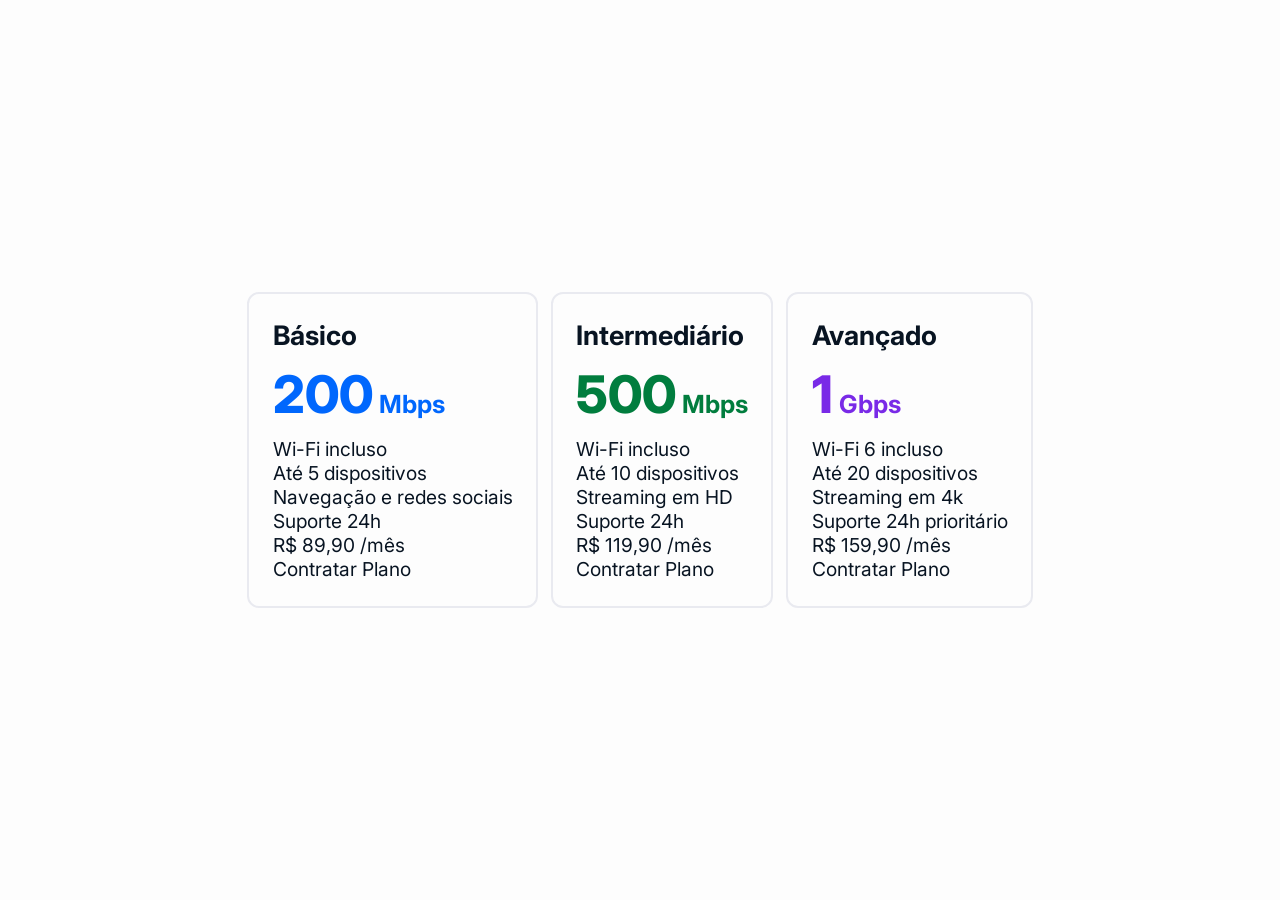
==== Atividades/ATV - Cards/index.html @ 4216935c "Atv Cards" ====
<!DOCTYPE html>
<html lang="en">
<head>
    <meta charset="UTF-8">
    <meta name="viewport" content="width=device-width, initial-scale=1.0">
    <title>Cards</title>
    <link rel="preconnect" href="https://fonts.googleapis.com">
    <link rel="preconnect" href="https://fonts.gstatic.com" crossorigin>
    <link href="https://fonts.googleapis.com/css2?family=Inter:ital,opsz,wght@0,14..32,100..900;1,14..32,100..900&display=swap" rel="stylesheet">
    <link rel="stylesheet" href="css/reset.css">
    <link rel="stylesheet" href="css/style.css">
</head>
<body>
    <main>
        <div class="container">
            <ul class="cards">
                <li class="card">
                    <h2>Básico</h2>
                    <p class="velocidade basico">
                        <span>200</span> Mbps
                    </p>
                    <div>
                        <ul>
                            <li>
                                <p>Wi-Fi incluso</p>
                            </li>
                            <li>
                                <p>Até 5 dispositivos</p>
                            </li>
                            <li>
                                <p>Navegação e redes sociais</p>
                            </li>
                            <li>
                                <p>Suporte 24h</p>
                            </li>
                        </ul>
                        <p>
                            <span>R$</span> <span>89,90</span> <span>/mês</span>
                        </p>
                        <button>Contratar Plano</button>
                    </div>
                </li>
                <li class="card">
                    <h2>Intermediário</h2>
                    <p class="velocidade intermediario">
                        <span>500</span> Mbps
                    </p>
                    <div>
                        <ul>
                            <li>
                                <p>Wi-Fi incluso</p>
                            </li>
                            <li>
                                <p>Até 10 dispositivos</p>
                            </li>
                            <li>
                                <p>Streaming em HD</p>
                            </li>
                            <li>
                                <p>Suporte 24h</p>
                            </li>
                        </ul>
                        <p>
                            <span>R$</span> <span>119,90</span> <span>/mês</span>
                        </p>
                        <button>Contratar Plano</button>
                    </div>
                </li>
                <li class="card">
                    <h2>Avançado</h2>
                    <p class="velocidade avancado">
                        <span>1</span> Gbps
                    </p>
                    <div>
                        <ul>
                            <li>
                                <p>Wi-Fi 6 incluso</p>
                            </li>
                            <li>
                                <p>Até 20 dispositivos</p>
                            </li>
                            <li>
                                <p>Streaming em 4k</p>
                            </li>
                            <li>
                                <p>Suporte 24h prioritário</p>
                            </li>
                        </ul>
                        <p>
                            <span>R$</span> <span>159,90</span> <span>/mês</span>
                        </p>
                        <button>Contratar Plano</button>
                    </div>
                </li>
            </ul>
        </div>
    </main>
</body>
<script src="js/script.js"></script>
</html>
---- Atividades/ATV - Cards/css/style.css ----
/* ==== FORMATAÇÃO GERAL === */
html{
    font-size: clamp(1rem, 2vw + 0.8rem, 3rem);
    font-family: "Inter", sans-serif;
}
body {
    color: #081422;
    background-color: #fdfdfd;
    height: 100vh;
}

/* === Main === */
main {
    width: 100%;
    height: 100%;
    display: flex;
    justify-content: center;
    align-items: center;
}
main div.container {
    padding: 0.8rem 0.5rem;
}
main div.container ul.cards {
    display: flex;
    align-items: center;
    gap: 0.35rem;
}
main div.container ul.cards li.card {
    font-size: 0.5rem;
    padding: 0.65rem 0.6rem;
    border: 2px #e9eaf0 solid;
    border-radius: 12px;
}
main div.container ul.cards li.card h2 {
    font-size: 0.7rem;
    font-weight: 700;
    margin-bottom: 0.3rem;
}
main div.container ul.cards li.card p.velocidade {
    font-size: 0.65rem;
    font-weight: 700;
    margin-bottom: 0.3rem;
}
main div.container ul.cards li.card p.basico {
    color: #0067fd;
}
main div.container ul.cards li.card p.intermediario {
    color: #017d3e;
}
main div.container ul.cards li.card p.avancado {
    color: #792ae7;
}
main div.container ul.cards li.card p.velocidade span {
    font-size: 1.35rem;
    font-weight: 800;
}
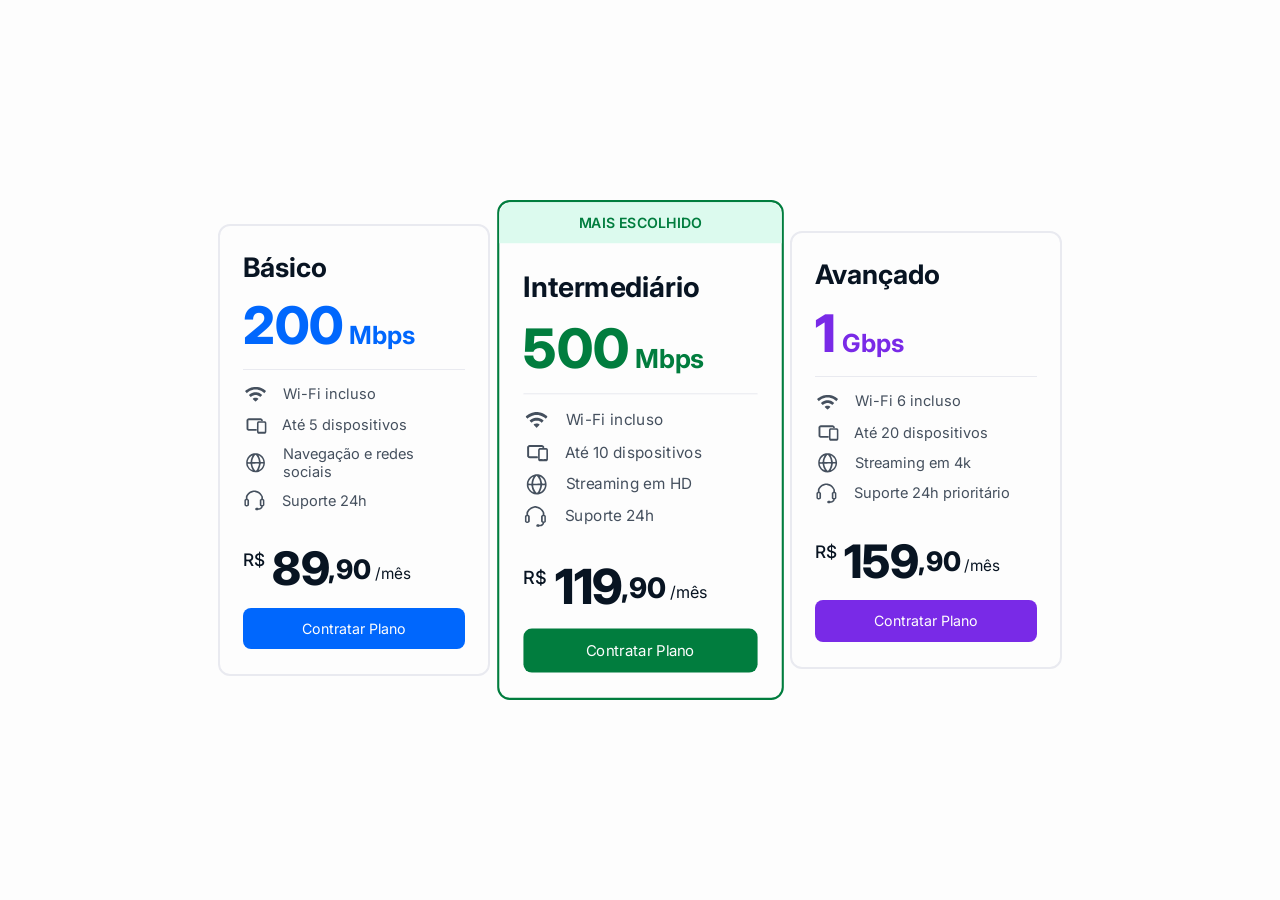
==== commit 524d2254: "Modal - Empréstimo - Combustível - Airbnb" ====
--- a/Atividades/ATV - Cards/index.html
+++ b/Atividades/ATV - Cards/index.html
@@ -1,5 +1,5 @@
 <!DOCTYPE html>
-<html lang="en">
+<html lang="pt-br">
 <head>
     <meta charset="UTF-8">
     <meta name="viewport" content="width=device-width, initial-scale=1.0">
@@ -14,82 +14,103 @@
     <main>
         <div class="container">
             <ul class="cards">
-                <li class="card">
-                    <h2>Básico</h2>
-                    <p class="velocidade basico">
-                        <span>200</span> Mbps
-                    </p>
-                    <div>
-                        <ul>
-                            <li>
-                                <p>Wi-Fi incluso</p>
-                            </li>
-                            <li>
-                                <p>Até 5 dispositivos</p>
-                            </li>
-                            <li>
-                                <p>Navegação e redes sociais</p>
-                            </li>
-                            <li>
-                                <p>Suporte 24h</p>
-                            </li>
-                        </ul>
-                        <p>
-                            <span>R$</span> <span>89,90</span> <span>/mês</span>
+                <li class="card basico">
+                    <div class="card-content">
+                        <h1>Básico</h1>
+                        <p class="velocidade basico">
+                            <span>200</span> Mbps
                         </p>
-                        <button>Contratar Plano</button>
+                        <div>
+                            <ul>
+                                <li>
+                                    <svg class="wifi" viewBox="0 0 508.000000 393.000000"><g transform="translate(0.000000,393.000000) scale(0.100000,-0.100000)"><path d="M2220 3559 c-489 -48 -974 -196 -1401 -428 -158 -86 -381 -233 -509 -336 -121 -97 -302 -265 -298 -276 2 -5 104 -110 227 -233 l224 -225 81 76 c392 365 893 620 1431 728 200 40 307 49 565 49 258 0 365 -9 565 -49 542 -109 1043 -364 1436 -733 l76 -71 224 225 c123 123 225 228 227 233 4 11 -178 180 -298 276 -52 42 -165 123 -250 179 -464 309 -955 490 -1540 572 -137 19 -618 27 -760 13z"/><path d="M2285 2249 c-383 -40 -814 -212 -1124 -449 -83 -63 -224 -187 -229 -201 -3 -7 397 -415 440 -448 15 -11 26 -6 85 49 92 83 268 200 383 253 137 64 225 94 368 124 114 24 148 27 332 27 184 0 218 -3 332 -27 69 -15 159 -39 200 -53 196 -71 408 -195 550 -324 36 -33 70 -60 75 -60 13 0 455 449 451 459 -6 15 -141 135 -223 197 -335 254 -737 413 -1144 454 -119 12 -379 11 -496 -1z"/><path d="M2422 949 c-76 -10 -193 -41 -272 -73 -65 -27 -202 -114 -265 -170 l-40 -35 335 -335 c262 -263 340 -336 360 -336 20 0 98 73 360 336 l335 335 -40 35 c-58 52 -195 141 -260 169 -104 46 -296 86 -405 83 -25 0 -73 -4 -108 -9z"/></g></svg>
+                                    <p>Wi-Fi incluso</p>
+                                </li>
+                                <li>
+                                    <svg class="dispositivos" viewBox="0 0 834.000000 567.000000"><g transform="translate(0.000000,567.000000) scale(0.100000,-0.100000)"><path d="M1760 5040 c0 -5 -18 -10 -40 -10 -22 0 -40 -4 -40 -10 0 -5 -18 -10 -40 -10 -22 0 -40 -4 -40 -10 0 -5 -9 -10 -20 -10 -11 0 -20 -4 -20 -10 0 -5 -9 -10 -20 -10 -11 0 -20 -4 -20 -10 0 -5 -9 -10 -20 -10 -11 0 -20 -4 -20 -10 0 -5 -9 -10 -20 -10 -11 0 -20 -4 -20 -10 0 -5 -8 -10 -18 -10 -10 0 -24 -9 -32 -20 -8 -11 -20 -20 -27 -20 -17 0 -143 -126 -143 -143 0 -7 -9 -19 -20 -27 -11 -8 -20 -22 -20 -32 0 -10 -4 -18 -10 -18 -5 0 -10 -9 -10 -20 0 -11 -4 -20 -10 -20 -5 0 -10 -9 -10 -20 0 -11 -4 -20 -10 -20 -5 0 -10 -13 -10 -30 0 -16 -4 -30 -10 -30 -5 0 -10 -22 -10 -50 0 -27 -4 -50 -10 -50 -5 0 -10 -18 -10 -40 0 -22 5 -40 10 -40 7 0 10 -447 10 -1320 0 -873 3 -1320 10 -1320 6 0 10 -13 10 -30 0 -16 5 -30 10 -30 6 0 10 -9 10 -20 0 -11 5 -20 10 -20 6 0 10 -7 10 -16 0 -9 14 -29 30 -44 17 -15 30 -33 30 -39 0 -17 147 -161 165 -161 8 0 15 -4 15 -10 0 -5 8 -10 18 -10 10 0 24 -9 32 -20 8 -11 22 -20 32 -20 10 0 18 -4 18 -10 0 -5 14 -10 30 -10 17 0 30 -4 30 -10 0 -5 9 -10 20 -10 11 0 20 -4 20 -10 0 -5 14 -10 30 -10 17 0 30 -4 30 -10 0 -5 18 -10 40 -10 22 0 40 -4 40 -10 0 -6 40 -10 100 -10 60 0 100 -4 100 -10 0 -7 375 -10 1105 -10 l1106 0 34 35 c19 19 35 40 35 47 0 8 9 20 20 28 12 8 20 26 20 42 0 15 5 28 10 28 6 0 10 22 10 49 0 30 5 52 13 55 10 5 10 7 0 12 -8 3 -13 25 -13 55 0 27 -4 49 -10 49 -5 0 -10 13 -10 28 0 16 -8 34 -20 42 -11 8 -20 20 -20 28 0 7 -11 24 -25 37 l-24 25 -1176 0 c-777 0 -1175 3 -1175 10 0 6 -9 10 -20 10 -11 0 -20 5 -20 10 0 6 -7 10 -15 10 -9 0 -31 16 -50 35 l-35 34 0 1266 c0 837 3 1265 10 1265 6 0 10 12 10 26 0 35 22 54 64 54 20 0 36 5 36 10 0 7 627 10 1860 10 1233 0 1860 -3 1860 -10 0 -5 12 -10 26 -10 36 0 54 -22 54 -70 0 -33 6 -47 35 -75 19 -19 40 -35 47 -35 8 0 20 -9 28 -20 8 -12 26 -20 42 -20 15 0 28 -4 28 -10 0 -5 22 -10 49 -10 30 0 52 -5 55 -12 5 -10 7 -10 12 0 3 7 25 12 55 12 27 0 49 5 49 10 0 6 13 10 28 10 16 0 34 8 42 20 8 11 20 20 28 20 7 0 24 11 37 25 23 22 25 32 25 120 0 57 -4 95 -10 95 -5 0 -10 14 -10 30 0 17 -4 30 -10 30 -5 0 -10 14 -10 30 0 17 -4 30 -10 30 -5 0 -10 8 -10 18 0 10 -9 24 -20 32 -11 8 -20 20 -20 27 0 17 -166 183 -183 183 -7 0 -19 9 -27 20 -8 11 -22 20 -32 20 -10 0 -18 5 -18 10 0 6 -9 10 -20 10 -11 0 -20 5 -20 10 0 6 -9 10 -20 10 -11 0 -20 5 -20 10 0 6 -9 10 -20 10 -11 0 -20 5 -20 10 0 6 -13 10 -30 10 -16 0 -30 5 -30 10 0 6 -13 10 -30 10 -16 0 -30 5 -30 10 0 6 -22 10 -50 10 -27 0 -50 5 -50 10 0 7 -623 10 -1850 10 -1227 0 -1850 -3 -1850 -10z"/><path d="M4740 4140 c0 -5 -9 -10 -20 -10 -11 0 -20 -4 -20 -10 0 -5 -12 -10 -26 -10 -16 0 -37 -12 -54 -30 -15 -16 -33 -30 -39 -30 -15 0 -61 -46 -61 -61 0 -6 -13 -24 -30 -39 -16 -15 -30 -35 -30 -44 0 -9 -4 -16 -10 -16 -5 0 -10 -9 -10 -20 0 -11 -4 -20 -10 -20 -5 0 -10 -9 -10 -20 0 -11 -4 -20 -10 -20 -5 0 -10 -9 -10 -20 0 -11 -4 -20 -10 -20 -5 0 -10 -13 -10 -30 0 -16 -4 -30 -10 -30 -5 0 -10 -18 -10 -40 0 -22 -4 -40 -10 -40 -6 0 -10 -30 -10 -70 0 -40 -4 -70 -10 -70 -5 0 -10 -22 -10 -50 0 -27 5 -50 10 -50 7 0 10 -177 10 -510 0 -333 -3 -510 -10 -510 -6 0 -10 -100 -10 -280 0 -180 4 -280 10 -280 7 0 10 -180 10 -520 0 -340 3 -520 10 -520 6 0 10 -18 10 -40 0 -22 5 -40 10 -40 6 0 10 -13 10 -30 0 -16 5 -30 10 -30 6 0 10 -9 10 -20 0 -11 5 -20 10 -20 6 0 10 -13 10 -28 0 -16 8 -34 20 -42 11 -8 20 -21 20 -30 0 -9 9 -22 20 -30 11 -8 20 -20 20 -28 0 -16 65 -82 81 -82 6 0 24 -13 39 -30 15 -16 35 -30 44 -30 9 0 16 -4 16 -10 0 -5 14 -10 30 -10 17 0 30 -4 30 -10 0 -7 357 -10 1050 -10 693 0 1050 3 1050 10 0 6 14 10 30 10 17 0 30 5 30 10 0 6 8 10 18 10 10 0 24 9 32 20 8 11 20 20 27 20 19 0 143 126 143 145 0 8 5 15 10 15 6 0 10 8 10 18 0 10 9 24 20 32 12 8 20 26 20 42 0 15 5 28 10 28 6 0 10 9 10 20 0 11 5 20 10 20 6 0 10 14 10 30 0 17 5 30 10 30 6 0 10 23 10 50 0 28 5 50 10 50 7 0 10 470 10 1390 0 920 -3 1390 -10 1390 -5 0 -10 23 -10 50 0 28 -4 50 -10 50 -5 0 -10 14 -10 30 0 17 -4 30 -10 30 -5 0 -10 9 -10 20 0 11 -4 20 -10 20 -5 0 -10 13 -10 28 0 16 -8 34 -20 42 -11 8 -20 22 -20 32 0 10 -4 18 -10 18 -5 0 -10 7 -10 15 0 19 -124 145 -143 145 -7 0 -19 9 -27 20 -8 11 -22 20 -32 20 -10 0 -18 5 -18 10 0 6 -13 10 -30 10 -16 0 -30 5 -30 10 0 7 -357 10 -1050 10 -693 0 -1050 -3 -1050 -10z m1920 -500 c0 -5 11 -10 25 -10 29 0 75 -40 75 -65 0 -8 5 -15 10 -15 7 0 10 -433 10 -1280 0 -847 -3 -1280 -10 -1280 -5 0 -10 -7 -10 -15 0 -20 -45 -65 -65 -65 -8 0 -15 -4 -15 -10 0 -7 -290 -10 -850 -10 -560 0 -850 3 -850 10 0 6 -22 10 -50 10 -27 0 -50 5 -50 10 0 6 -7 10 -16 10 -46 0 -44 -54 -44 1330 l0 1301 35 34 c21 22 44 35 60 35 14 0 25 5 25 10 0 7 293 10 860 10 567 0 860 -3 860 -10z"/></g></svg>
+                                    <p>Até 5 dispositivos</p>
+                                </li>
+                                <li>
+                                    <svg class="web" viewBox="0 0 208.000000 206.000000"><g transform="translate(0.000000,206.000000) scale(0.100000,-0.100000)"><path d="M875 1945 c-342 -65 -618 -318 -721 -662 -21 -71 -27 -116 -31 -229 -7 -197 17 -314 98 -478 209 -420 686 -621 1122 -472 240 82 424 247 537 481 62 126 89 231 97 366 27 490 -305 914 -781 999 -80 14 -235 11 -321 -5z m228 -184 c58 -62 138 -183 183 -278 38 -80 80 -236 90 -330 6 -54 5 -61 -12 -66 -41 -12 -589 -19 -616 -8 -24 9 -28 16 -28 48 0 43 32 193 56 268 49 148 220 415 267 415 8 0 35 -22 60 -49z m-392 -112 c-79 -149 -151 -392 -151 -512 0 -26 -6 -49 -14 -56 -9 -8 -56 -11 -142 -9 -152 4 -148 -1 -115 131 48 187 154 345 310 458 57 42 134 80 144 70 4 -4 -10 -41 -32 -82z m743 39 c89 -52 219 -183 269 -268 65 -112 117 -311 86 -331 -22 -14 -223 -11 -241 4 -10 7 -24 58 -38 137 -27 149 -64 261 -131 391 -27 52 -49 98 -49 102 0 17 39 4 104 -35z m-85 -767 c47 -30 -44 -358 -145 -521 -64 -104 -125 -178 -152 -186 -28 -8 -46 7 -121 101 -68 85 -132 206 -172 323 -33 96 -62 243 -53 267 5 12 45 15 253 18 135 1 275 3 311 5 36 1 72 -2 79 -7z m451 -29 c0 -52 -35 -175 -71 -248 -65 -131 -188 -260 -327 -341 -67 -39 -69 -21 -13 98 68 142 106 262 127 399 9 63 22 118 28 122 6 4 66 8 134 8 l122 0 0 -38z m-1273 16 c6 -7 20 -67 32 -132 28 -149 46 -204 123 -367 34 -71 59 -131 56 -134 -7 -8 -76 23 -132 59 -124 79 -213 185 -287 339 -39 82 -72 206 -62 233 7 19 256 21 270 2z"/></g></svg>
+                                    <p>Navegação e redes sociais</p>
+                                </li>
+                                <li>
+                                    <svg class="suporte" viewBox="0 0 834.000000 567.000000"><g transform="translate(0.000000,567.000000) scale(0.100000,-0.100000)"><path d="M3890 5345 c-655 -91 -1237 -466 -1626 -1047 -112 -167 -228 -392 -249 -483 -14 -59 -15 -107 -9 -310 6 -197 4 -246 -7 -267 -18 -32 -91 -88 -166 -127 -79 -40 -146 -112 -169 -181 -18 -51 -19 -96 -19 -690 0 -633 0 -635 22 -680 31 -64 165 -176 280 -234 113 -56 304 -83 387 -53 23 8 70 20 106 27 105 19 215 85 311 186 82 87 79 56 79 734 0 648 -3 688 -54 768 -30 47 -142 134 -248 193 -46 26 -88 57 -95 70 -9 16 -13 81 -13 204 0 310 33 412 214 666 288 405 702 675 1191 779 129 27 437 38 582 21 644 -80 1194 -474 1490 -1069 l68 -136 3 -220 c2 -166 0 -227 -10 -245 -7 -14 -50 -45 -97 -70 -111 -61 -238 -165 -270 -221 l-26 -45 0 -645 c0 -355 4 -662 8 -682 18 -86 220 -253 341 -282 27 -7 28 -9 22 -52 -7 -55 -20 -80 -88 -171 -42 -57 -74 -85 -153 -138 -136 -91 -159 -104 -229 -125 -93 -28 -247 -30 -268 -4 -45 56 -68 72 -133 92 -122 38 -174 45 -264 38 -216 -18 -301 -58 -357 -169 -22 -43 -27 -70 -31 -158 -7 -143 8 -190 81 -253 74 -63 130 -76 318 -76 188 0 281 22 333 80 46 51 148 80 279 80 147 0 342 58 488 145 236 141 407 408 408 638 0 29 5 49 13 51 97 28 192 82 296 169 55 46 74 69 93 115 l23 57 0 640 c0 607 -1 642 -19 679 -28 60 -104 135 -169 167 -75 38 -148 94 -166 127 -11 22 -13 67 -7 245 l7 218 -37 92 c-58 147 -169 358 -259 492 -401 600 -975 971 -1645 1061 -130 17 -431 17 -560 -1z m-1500 -2485 c20 -20 20 -33 20 -590 0 -603 -1 -617 -45 -634 -24 -9 -298 -7 -312 2 -30 19 -33 70 -33 545 0 491 7 631 35 673 15 23 19 24 165 24 137 0 152 -2 170 -20z m3951 1 l24 -19 3 -559 c2 -307 0 -572 -3 -590 -11 -60 -20 -63 -191 -63 -141 0 -156 2 -174 20 -20 20 -20 30 -18 611 3 571 4 591 22 605 15 11 56 14 167 14 130 0 150 -2 170 -19z"/></g></svg>
+                                    <p>Suporte 24h</p>
+                                </li>
+                            </ul>
+                            <p>
+                                <span>R$</span><span>89</span><span>,90</span><span>/mês</span>
+                            </p>
+                            <button class="basico">Contratar Plano</button>
+                        </div>
                     </div>
                 </li>
-                <li class="card">
-                    <h2>Intermediário</h2>
-                    <p class="velocidade intermediario">
-                        <span>500</span> Mbps
-                    </p>
-                    <div>
-                        <ul>
-                            <li>
-                                <p>Wi-Fi incluso</p>
-                            </li>
-                            <li>
-                                <p>Até 10 dispositivos</p>
-                            </li>
-                            <li>
-                                <p>Streaming em HD</p>
-                            </li>
-                            <li>
-                                <p>Suporte 24h</p>
-                            </li>
-                        </ul>
-                        <p>
-                            <span>R$</span> <span>119,90</span> <span>/mês</span>
+                <li class="card intermediario active">
+                    <div class="card-header">
+                        <p>Mais Escolhido</p>
+                    </div>
+                    <div class="card-content">
+                        <h1>Intermediário</h1>
+                        <p class="velocidade intermediario">
+                            <span>500</span> Mbps
                         </p>
-                        <button>Contratar Plano</button>
+                        <div>
+                            <ul>
+                                <li>
+                                    <svg class="wifi" viewBox="0 0 508.000000 393.000000"><g transform="translate(0.000000,393.000000) scale(0.100000,-0.100000)"><path d="M2220 3559 c-489 -48 -974 -196 -1401 -428 -158 -86 -381 -233 -509 -336 -121 -97 -302 -265 -298 -276 2 -5 104 -110 227 -233 l224 -225 81 76 c392 365 893 620 1431 728 200 40 307 49 565 49 258 0 365 -9 565 -49 542 -109 1043 -364 1436 -733 l76 -71 224 225 c123 123 225 228 227 233 4 11 -178 180 -298 276 -52 42 -165 123 -250 179 -464 309 -955 490 -1540 572 -137 19 -618 27 -760 13z"/><path d="M2285 2249 c-383 -40 -814 -212 -1124 -449 -83 -63 -224 -187 -229 -201 -3 -7 397 -415 440 -448 15 -11 26 -6 85 49 92 83 268 200 383 253 137 64 225 94 368 124 114 24 148 27 332 27 184 0 218 -3 332 -27 69 -15 159 -39 200 -53 196 -71 408 -195 550 -324 36 -33 70 -60 75 -60 13 0 455 449 451 459 -6 15 -141 135 -223 197 -335 254 -737 413 -1144 454 -119 12 -379 11 -496 -1z"/><path d="M2422 949 c-76 -10 -193 -41 -272 -73 -65 -27 -202 -114 -265 -170 l-40 -35 335 -335 c262 -263 340 -336 360 -336 20 0 98 73 360 336 l335 335 -40 35 c-58 52 -195 141 -260 169 -104 46 -296 86 -405 83 -25 0 -73 -4 -108 -9z"/></g></svg>
+                                    <p>Wi-Fi incluso</p>
+                                </li>
+                                <li>
+                                    <svg class="dispositivos" viewBox="0 0 834.000000 567.000000"><g transform="translate(0.000000,567.000000) scale(0.100000,-0.100000)"><path d="M1760 5040 c0 -5 -18 -10 -40 -10 -22 0 -40 -4 -40 -10 0 -5 -18 -10 -40 -10 -22 0 -40 -4 -40 -10 0 -5 -9 -10 -20 -10 -11 0 -20 -4 -20 -10 0 -5 -9 -10 -20 -10 -11 0 -20 -4 -20 -10 0 -5 -9 -10 -20 -10 -11 0 -20 -4 -20 -10 0 -5 -9 -10 -20 -10 -11 0 -20 -4 -20 -10 0 -5 -8 -10 -18 -10 -10 0 -24 -9 -32 -20 -8 -11 -20 -20 -27 -20 -17 0 -143 -126 -143 -143 0 -7 -9 -19 -20 -27 -11 -8 -20 -22 -20 -32 0 -10 -4 -18 -10 -18 -5 0 -10 -9 -10 -20 0 -11 -4 -20 -10 -20 -5 0 -10 -9 -10 -20 0 -11 -4 -20 -10 -20 -5 0 -10 -13 -10 -30 0 -16 -4 -30 -10 -30 -5 0 -10 -22 -10 -50 0 -27 -4 -50 -10 -50 -5 0 -10 -18 -10 -40 0 -22 5 -40 10 -40 7 0 10 -447 10 -1320 0 -873 3 -1320 10 -1320 6 0 10 -13 10 -30 0 -16 5 -30 10 -30 6 0 10 -9 10 -20 0 -11 5 -20 10 -20 6 0 10 -7 10 -16 0 -9 14 -29 30 -44 17 -15 30 -33 30 -39 0 -17 147 -161 165 -161 8 0 15 -4 15 -10 0 -5 8 -10 18 -10 10 0 24 -9 32 -20 8 -11 22 -20 32 -20 10 0 18 -4 18 -10 0 -5 14 -10 30 -10 17 0 30 -4 30 -10 0 -5 9 -10 20 -10 11 0 20 -4 20 -10 0 -5 14 -10 30 -10 17 0 30 -4 30 -10 0 -5 18 -10 40 -10 22 0 40 -4 40 -10 0 -6 40 -10 100 -10 60 0 100 -4 100 -10 0 -7 375 -10 1105 -10 l1106 0 34 35 c19 19 35 40 35 47 0 8 9 20 20 28 12 8 20 26 20 42 0 15 5 28 10 28 6 0 10 22 10 49 0 30 5 52 13 55 10 5 10 7 0 12 -8 3 -13 25 -13 55 0 27 -4 49 -10 49 -5 0 -10 13 -10 28 0 16 -8 34 -20 42 -11 8 -20 20 -20 28 0 7 -11 24 -25 37 l-24 25 -1176 0 c-777 0 -1175 3 -1175 10 0 6 -9 10 -20 10 -11 0 -20 5 -20 10 0 6 -7 10 -15 10 -9 0 -31 16 -50 35 l-35 34 0 1266 c0 837 3 1265 10 1265 6 0 10 12 10 26 0 35 22 54 64 54 20 0 36 5 36 10 0 7 627 10 1860 10 1233 0 1860 -3 1860 -10 0 -5 12 -10 26 -10 36 0 54 -22 54 -70 0 -33 6 -47 35 -75 19 -19 40 -35 47 -35 8 0 20 -9 28 -20 8 -12 26 -20 42 -20 15 0 28 -4 28 -10 0 -5 22 -10 49 -10 30 0 52 -5 55 -12 5 -10 7 -10 12 0 3 7 25 12 55 12 27 0 49 5 49 10 0 6 13 10 28 10 16 0 34 8 42 20 8 11 20 20 28 20 7 0 24 11 37 25 23 22 25 32 25 120 0 57 -4 95 -10 95 -5 0 -10 14 -10 30 0 17 -4 30 -10 30 -5 0 -10 14 -10 30 0 17 -4 30 -10 30 -5 0 -10 8 -10 18 0 10 -9 24 -20 32 -11 8 -20 20 -20 27 0 17 -166 183 -183 183 -7 0 -19 9 -27 20 -8 11 -22 20 -32 20 -10 0 -18 5 -18 10 0 6 -9 10 -20 10 -11 0 -20 5 -20 10 0 6 -9 10 -20 10 -11 0 -20 5 -20 10 0 6 -9 10 -20 10 -11 0 -20 5 -20 10 0 6 -13 10 -30 10 -16 0 -30 5 -30 10 0 6 -13 10 -30 10 -16 0 -30 5 -30 10 0 6 -22 10 -50 10 -27 0 -50 5 -50 10 0 7 -623 10 -1850 10 -1227 0 -1850 -3 -1850 -10z"/><path d="M4740 4140 c0 -5 -9 -10 -20 -10 -11 0 -20 -4 -20 -10 0 -5 -12 -10 -26 -10 -16 0 -37 -12 -54 -30 -15 -16 -33 -30 -39 -30 -15 0 -61 -46 -61 -61 0 -6 -13 -24 -30 -39 -16 -15 -30 -35 -30 -44 0 -9 -4 -16 -10 -16 -5 0 -10 -9 -10 -20 0 -11 -4 -20 -10 -20 -5 0 -10 -9 -10 -20 0 -11 -4 -20 -10 -20 -5 0 -10 -9 -10 -20 0 -11 -4 -20 -10 -20 -5 0 -10 -13 -10 -30 0 -16 -4 -30 -10 -30 -5 0 -10 -18 -10 -40 0 -22 -4 -40 -10 -40 -6 0 -10 -30 -10 -70 0 -40 -4 -70 -10 -70 -5 0 -10 -22 -10 -50 0 -27 5 -50 10 -50 7 0 10 -177 10 -510 0 -333 -3 -510 -10 -510 -6 0 -10 -100 -10 -280 0 -180 4 -280 10 -280 7 0 10 -180 10 -520 0 -340 3 -520 10 -520 6 0 10 -18 10 -40 0 -22 5 -40 10 -40 6 0 10 -13 10 -30 0 -16 5 -30 10 -30 6 0 10 -9 10 -20 0 -11 5 -20 10 -20 6 0 10 -13 10 -28 0 -16 8 -34 20 -42 11 -8 20 -21 20 -30 0 -9 9 -22 20 -30 11 -8 20 -20 20 -28 0 -16 65 -82 81 -82 6 0 24 -13 39 -30 15 -16 35 -30 44 -30 9 0 16 -4 16 -10 0 -5 14 -10 30 -10 17 0 30 -4 30 -10 0 -7 357 -10 1050 -10 693 0 1050 3 1050 10 0 6 14 10 30 10 17 0 30 5 30 10 0 6 8 10 18 10 10 0 24 9 32 20 8 11 20 20 27 20 19 0 143 126 143 145 0 8 5 15 10 15 6 0 10 8 10 18 0 10 9 24 20 32 12 8 20 26 20 42 0 15 5 28 10 28 6 0 10 9 10 20 0 11 5 20 10 20 6 0 10 14 10 30 0 17 5 30 10 30 6 0 10 23 10 50 0 28 5 50 10 50 7 0 10 470 10 1390 0 920 -3 1390 -10 1390 -5 0 -10 23 -10 50 0 28 -4 50 -10 50 -5 0 -10 14 -10 30 0 17 -4 30 -10 30 -5 0 -10 9 -10 20 0 11 -4 20 -10 20 -5 0 -10 13 -10 28 0 16 -8 34 -20 42 -11 8 -20 22 -20 32 0 10 -4 18 -10 18 -5 0 -10 7 -10 15 0 19 -124 145 -143 145 -7 0 -19 9 -27 20 -8 11 -22 20 -32 20 -10 0 -18 5 -18 10 0 6 -13 10 -30 10 -16 0 -30 5 -30 10 0 7 -357 10 -1050 10 -693 0 -1050 -3 -1050 -10z m1920 -500 c0 -5 11 -10 25 -10 29 0 75 -40 75 -65 0 -8 5 -15 10 -15 7 0 10 -433 10 -1280 0 -847 -3 -1280 -10 -1280 -5 0 -10 -7 -10 -15 0 -20 -45 -65 -65 -65 -8 0 -15 -4 -15 -10 0 -7 -290 -10 -850 -10 -560 0 -850 3 -850 10 0 6 -22 10 -50 10 -27 0 -50 5 -50 10 0 6 -7 10 -16 10 -46 0 -44 -54 -44 1330 l0 1301 35 34 c21 22 44 35 60 35 14 0 25 5 25 10 0 7 293 10 860 10 567 0 860 -3 860 -10z"/></g></svg>
+                                    <p>Até 10 dispositivos</p>
+                                </li>
+                                <li>
+                                    <svg class="web" viewBox="0 0 208.000000 206.000000"><g transform="translate(0.000000,206.000000) scale(0.100000,-0.100000)"><path d="M875 1945 c-342 -65 -618 -318 -721 -662 -21 -71 -27 -116 -31 -229 -7 -197 17 -314 98 -478 209 -420 686 -621 1122 -472 240 82 424 247 537 481 62 126 89 231 97 366 27 490 -305 914 -781 999 -80 14 -235 11 -321 -5z m228 -184 c58 -62 138 -183 183 -278 38 -80 80 -236 90 -330 6 -54 5 -61 -12 -66 -41 -12 -589 -19 -616 -8 -24 9 -28 16 -28 48 0 43 32 193 56 268 49 148 220 415 267 415 8 0 35 -22 60 -49z m-392 -112 c-79 -149 -151 -392 -151 -512 0 -26 -6 -49 -14 -56 -9 -8 -56 -11 -142 -9 -152 4 -148 -1 -115 131 48 187 154 345 310 458 57 42 134 80 144 70 4 -4 -10 -41 -32 -82z m743 39 c89 -52 219 -183 269 -268 65 -112 117 -311 86 -331 -22 -14 -223 -11 -241 4 -10 7 -24 58 -38 137 -27 149 -64 261 -131 391 -27 52 -49 98 -49 102 0 17 39 4 104 -35z m-85 -767 c47 -30 -44 -358 -145 -521 -64 -104 -125 -178 -152 -186 -28 -8 -46 7 -121 101 -68 85 -132 206 -172 323 -33 96 -62 243 -53 267 5 12 45 15 253 18 135 1 275 3 311 5 36 1 72 -2 79 -7z m451 -29 c0 -52 -35 -175 -71 -248 -65 -131 -188 -260 -327 -341 -67 -39 -69 -21 -13 98 68 142 106 262 127 399 9 63 22 118 28 122 6 4 66 8 134 8 l122 0 0 -38z m-1273 16 c6 -7 20 -67 32 -132 28 -149 46 -204 123 -367 34 -71 59 -131 56 -134 -7 -8 -76 23 -132 59 -124 79 -213 185 -287 339 -39 82 -72 206 -62 233 7 19 256 21 270 2z"/></g></svg>
+                                    <p>Streaming em HD</p>
+                                </li>
+                                <li>
+                                    <svg class="suporte" viewBox="0 0 834.000000 567.000000"><g transform="translate(0.000000,567.000000) scale(0.100000,-0.100000)"><path d="M3890 5345 c-655 -91 -1237 -466 -1626 -1047 -112 -167 -228 -392 -249 -483 -14 -59 -15 -107 -9 -310 6 -197 4 -246 -7 -267 -18 -32 -91 -88 -166 -127 -79 -40 -146 -112 -169 -181 -18 -51 -19 -96 -19 -690 0 -633 0 -635 22 -680 31 -64 165 -176 280 -234 113 -56 304 -83 387 -53 23 8 70 20 106 27 105 19 215 85 311 186 82 87 79 56 79 734 0 648 -3 688 -54 768 -30 47 -142 134 -248 193 -46 26 -88 57 -95 70 -9 16 -13 81 -13 204 0 310 33 412 214 666 288 405 702 675 1191 779 129 27 437 38 582 21 644 -80 1194 -474 1490 -1069 l68 -136 3 -220 c2 -166 0 -227 -10 -245 -7 -14 -50 -45 -97 -70 -111 -61 -238 -165 -270 -221 l-26 -45 0 -645 c0 -355 4 -662 8 -682 18 -86 220 -253 341 -282 27 -7 28 -9 22 -52 -7 -55 -20 -80 -88 -171 -42 -57 -74 -85 -153 -138 -136 -91 -159 -104 -229 -125 -93 -28 -247 -30 -268 -4 -45 56 -68 72 -133 92 -122 38 -174 45 -264 38 -216 -18 -301 -58 -357 -169 -22 -43 -27 -70 -31 -158 -7 -143 8 -190 81 -253 74 -63 130 -76 318 -76 188 0 281 22 333 80 46 51 148 80 279 80 147 0 342 58 488 145 236 141 407 408 408 638 0 29 5 49 13 51 97 28 192 82 296 169 55 46 74 69 93 115 l23 57 0 640 c0 607 -1 642 -19 679 -28 60 -104 135 -169 167 -75 38 -148 94 -166 127 -11 22 -13 67 -7 245 l7 218 -37 92 c-58 147 -169 358 -259 492 -401 600 -975 971 -1645 1061 -130 17 -431 17 -560 -1z m-1500 -2485 c20 -20 20 -33 20 -590 0 -603 -1 -617 -45 -634 -24 -9 -298 -7 -312 2 -30 19 -33 70 -33 545 0 491 7 631 35 673 15 23 19 24 165 24 137 0 152 -2 170 -20z m3951 1 l24 -19 3 -559 c2 -307 0 -572 -3 -590 -11 -60 -20 -63 -191 -63 -141 0 -156 2 -174 20 -20 20 -20 30 -18 611 3 571 4 591 22 605 15 11 56 14 167 14 130 0 150 -2 170 -19z"/></g></svg>
+                                    <p>Suporte 24h</p>
+                                </li>
+                            </ul>
+                            <p>
+                                <span>R$</span><span>119</span><span>,90</span><span>/mês</span>
+                            </p>
+                            <button class="intermediario">Contratar Plano</button>
+                        </div>
                     </div>
                 </li>
-                <li class="card">
-                    <h2>Avançado</h2>
-                    <p class="velocidade avancado">
-                        <span>1</span> Gbps
-                    </p>
-                    <div>
-                        <ul>
-                            <li>
-                                <p>Wi-Fi 6 incluso</p>
-                            </li>
-                            <li>
-                                <p>Até 20 dispositivos</p>
-                            </li>
-                            <li>
-                                <p>Streaming em 4k</p>
-                            </li>
-                            <li>
-                                <p>Suporte 24h prioritário</p>
-                            </li>
-                        </ul>
-                        <p>
-                            <span>R$</span> <span>159,90</span> <span>/mês</span>
+                <li class="card avancado">
+                    <div class="card-content">
+                        <h1>Avançado</h1>
+                        <p class="velocidade avancado">
+                            <span>1</span> Gbps
                         </p>
-                        <button>Contratar Plano</button>
+                        <div>
+                            <ul>
+                                <li>
+                                    <svg class="wifi" viewBox="0 0 508.000000 393.000000"><g transform="translate(0.000000,393.000000) scale(0.100000,-0.100000)"><path d="M2220 3559 c-489 -48 -974 -196 -1401 -428 -158 -86 -381 -233 -509 -336 -121 -97 -302 -265 -298 -276 2 -5 104 -110 227 -233 l224 -225 81 76 c392 365 893 620 1431 728 200 40 307 49 565 49 258 0 365 -9 565 -49 542 -109 1043 -364 1436 -733 l76 -71 224 225 c123 123 225 228 227 233 4 11 -178 180 -298 276 -52 42 -165 123 -250 179 -464 309 -955 490 -1540 572 -137 19 -618 27 -760 13z"/><path d="M2285 2249 c-383 -40 -814 -212 -1124 -449 -83 -63 -224 -187 -229 -201 -3 -7 397 -415 440 -448 15 -11 26 -6 85 49 92 83 268 200 383 253 137 64 225 94 368 124 114 24 148 27 332 27 184 0 218 -3 332 -27 69 -15 159 -39 200 -53 196 -71 408 -195 550 -324 36 -33 70 -60 75 -60 13 0 455 449 451 459 -6 15 -141 135 -223 197 -335 254 -737 413 -1144 454 -119 12 -379 11 -496 -1z"/><path d="M2422 949 c-76 -10 -193 -41 -272 -73 -65 -27 -202 -114 -265 -170 l-40 -35 335 -335 c262 -263 340 -336 360 -336 20 0 98 73 360 336 l335 335 -40 35 c-58 52 -195 141 -260 169 -104 46 -296 86 -405 83 -25 0 -73 -4 -108 -9z"/></g></svg>
+                                    <p>Wi-Fi 6 incluso</p>
+                                </li>
+                                <li>
+                                    <svg class="dispositivos" viewBox="0 0 834.000000 567.000000"><g transform="translate(0.000000,567.000000) scale(0.100000,-0.100000)"><path d="M1760 5040 c0 -5 -18 -10 -40 -10 -22 0 -40 -4 -40 -10 0 -5 -18 -10 -40 -10 -22 0 -40 -4 -40 -10 0 -5 -9 -10 -20 -10 -11 0 -20 -4 -20 -10 0 -5 -9 -10 -20 -10 -11 0 -20 -4 -20 -10 0 -5 -9 -10 -20 -10 -11 0 -20 -4 -20 -10 0 -5 -9 -10 -20 -10 -11 0 -20 -4 -20 -10 0 -5 -8 -10 -18 -10 -10 0 -24 -9 -32 -20 -8 -11 -20 -20 -27 -20 -17 0 -143 -126 -143 -143 0 -7 -9 -19 -20 -27 -11 -8 -20 -22 -20 -32 0 -10 -4 -18 -10 -18 -5 0 -10 -9 -10 -20 0 -11 -4 -20 -10 -20 -5 0 -10 -9 -10 -20 0 -11 -4 -20 -10 -20 -5 0 -10 -13 -10 -30 0 -16 -4 -30 -10 -30 -5 0 -10 -22 -10 -50 0 -27 -4 -50 -10 -50 -5 0 -10 -18 -10 -40 0 -22 5 -40 10 -40 7 0 10 -447 10 -1320 0 -873 3 -1320 10 -1320 6 0 10 -13 10 -30 0 -16 5 -30 10 -30 6 0 10 -9 10 -20 0 -11 5 -20 10 -20 6 0 10 -7 10 -16 0 -9 14 -29 30 -44 17 -15 30 -33 30 -39 0 -17 147 -161 165 -161 8 0 15 -4 15 -10 0 -5 8 -10 18 -10 10 0 24 -9 32 -20 8 -11 22 -20 32 -20 10 0 18 -4 18 -10 0 -5 14 -10 30 -10 17 0 30 -4 30 -10 0 -5 9 -10 20 -10 11 0 20 -4 20 -10 0 -5 14 -10 30 -10 17 0 30 -4 30 -10 0 -5 18 -10 40 -10 22 0 40 -4 40 -10 0 -6 40 -10 100 -10 60 0 100 -4 100 -10 0 -7 375 -10 1105 -10 l1106 0 34 35 c19 19 35 40 35 47 0 8 9 20 20 28 12 8 20 26 20 42 0 15 5 28 10 28 6 0 10 22 10 49 0 30 5 52 13 55 10 5 10 7 0 12 -8 3 -13 25 -13 55 0 27 -4 49 -10 49 -5 0 -10 13 -10 28 0 16 -8 34 -20 42 -11 8 -20 20 -20 28 0 7 -11 24 -25 37 l-24 25 -1176 0 c-777 0 -1175 3 -1175 10 0 6 -9 10 -20 10 -11 0 -20 5 -20 10 0 6 -7 10 -15 10 -9 0 -31 16 -50 35 l-35 34 0 1266 c0 837 3 1265 10 1265 6 0 10 12 10 26 0 35 22 54 64 54 20 0 36 5 36 10 0 7 627 10 1860 10 1233 0 1860 -3 1860 -10 0 -5 12 -10 26 -10 36 0 54 -22 54 -70 0 -33 6 -47 35 -75 19 -19 40 -35 47 -35 8 0 20 -9 28 -20 8 -12 26 -20 42 -20 15 0 28 -4 28 -10 0 -5 22 -10 49 -10 30 0 52 -5 55 -12 5 -10 7 -10 12 0 3 7 25 12 55 12 27 0 49 5 49 10 0 6 13 10 28 10 16 0 34 8 42 20 8 11 20 20 28 20 7 0 24 11 37 25 23 22 25 32 25 120 0 57 -4 95 -10 95 -5 0 -10 14 -10 30 0 17 -4 30 -10 30 -5 0 -10 14 -10 30 0 17 -4 30 -10 30 -5 0 -10 8 -10 18 0 10 -9 24 -20 32 -11 8 -20 20 -20 27 0 17 -166 183 -183 183 -7 0 -19 9 -27 20 -8 11 -22 20 -32 20 -10 0 -18 5 -18 10 0 6 -9 10 -20 10 -11 0 -20 5 -20 10 0 6 -9 10 -20 10 -11 0 -20 5 -20 10 0 6 -9 10 -20 10 -11 0 -20 5 -20 10 0 6 -13 10 -30 10 -16 0 -30 5 -30 10 0 6 -13 10 -30 10 -16 0 -30 5 -30 10 0 6 -22 10 -50 10 -27 0 -50 5 -50 10 0 7 -623 10 -1850 10 -1227 0 -1850 -3 -1850 -10z"/><path d="M4740 4140 c0 -5 -9 -10 -20 -10 -11 0 -20 -4 -20 -10 0 -5 -12 -10 -26 -10 -16 0 -37 -12 -54 -30 -15 -16 -33 -30 -39 -30 -15 0 -61 -46 -61 -61 0 -6 -13 -24 -30 -39 -16 -15 -30 -35 -30 -44 0 -9 -4 -16 -10 -16 -5 0 -10 -9 -10 -20 0 -11 -4 -20 -10 -20 -5 0 -10 -9 -10 -20 0 -11 -4 -20 -10 -20 -5 0 -10 -9 -10 -20 0 -11 -4 -20 -10 -20 -5 0 -10 -13 -10 -30 0 -16 -4 -30 -10 -30 -5 0 -10 -18 -10 -40 0 -22 -4 -40 -10 -40 -6 0 -10 -30 -10 -70 0 -40 -4 -70 -10 -70 -5 0 -10 -22 -10 -50 0 -27 5 -50 10 -50 7 0 10 -177 10 -510 0 -333 -3 -510 -10 -510 -6 0 -10 -100 -10 -280 0 -180 4 -280 10 -280 7 0 10 -180 10 -520 0 -340 3 -520 10 -520 6 0 10 -18 10 -40 0 -22 5 -40 10 -40 6 0 10 -13 10 -30 0 -16 5 -30 10 -30 6 0 10 -9 10 -20 0 -11 5 -20 10 -20 6 0 10 -13 10 -28 0 -16 8 -34 20 -42 11 -8 20 -21 20 -30 0 -9 9 -22 20 -30 11 -8 20 -20 20 -28 0 -16 65 -82 81 -82 6 0 24 -13 39 -30 15 -16 35 -30 44 -30 9 0 16 -4 16 -10 0 -5 14 -10 30 -10 17 0 30 -4 30 -10 0 -7 357 -10 1050 -10 693 0 1050 3 1050 10 0 6 14 10 30 10 17 0 30 5 30 10 0 6 8 10 18 10 10 0 24 9 32 20 8 11 20 20 27 20 19 0 143 126 143 145 0 8 5 15 10 15 6 0 10 8 10 18 0 10 9 24 20 32 12 8 20 26 20 42 0 15 5 28 10 28 6 0 10 9 10 20 0 11 5 20 10 20 6 0 10 14 10 30 0 17 5 30 10 30 6 0 10 23 10 50 0 28 5 50 10 50 7 0 10 470 10 1390 0 920 -3 1390 -10 1390 -5 0 -10 23 -10 50 0 28 -4 50 -10 50 -5 0 -10 14 -10 30 0 17 -4 30 -10 30 -5 0 -10 9 -10 20 0 11 -4 20 -10 20 -5 0 -10 13 -10 28 0 16 -8 34 -20 42 -11 8 -20 22 -20 32 0 10 -4 18 -10 18 -5 0 -10 7 -10 15 0 19 -124 145 -143 145 -7 0 -19 9 -27 20 -8 11 -22 20 -32 20 -10 0 -18 5 -18 10 0 6 -13 10 -30 10 -16 0 -30 5 -30 10 0 7 -357 10 -1050 10 -693 0 -1050 -3 -1050 -10z m1920 -500 c0 -5 11 -10 25 -10 29 0 75 -40 75 -65 0 -8 5 -15 10 -15 7 0 10 -433 10 -1280 0 -847 -3 -1280 -10 -1280 -5 0 -10 -7 -10 -15 0 -20 -45 -65 -65 -65 -8 0 -15 -4 -15 -10 0 -7 -290 -10 -850 -10 -560 0 -850 3 -850 10 0 6 -22 10 -50 10 -27 0 -50 5 -50 10 0 6 -7 10 -16 10 -46 0 -44 -54 -44 1330 l0 1301 35 34 c21 22 44 35 60 35 14 0 25 5 25 10 0 7 293 10 860 10 567 0 860 -3 860 -10z"/></g></svg>
+                                    <p>Até 20 dispositivos</p>
+                                </li>
+                                <li>
+                                    <svg class="web" viewBox="0 0 208.000000 206.000000"><g transform="translate(0.000000,206.000000) scale(0.100000,-0.100000)"><path d="M875 1945 c-342 -65 -618 -318 -721 -662 -21 -71 -27 -116 -31 -229 -7 -197 17 -314 98 -478 209 -420 686 -621 1122 -472 240 82 424 247 537 481 62 126 89 231 97 366 27 490 -305 914 -781 999 -80 14 -235 11 -321 -5z m228 -184 c58 -62 138 -183 183 -278 38 -80 80 -236 90 -330 6 -54 5 -61 -12 -66 -41 -12 -589 -19 -616 -8 -24 9 -28 16 -28 48 0 43 32 193 56 268 49 148 220 415 267 415 8 0 35 -22 60 -49z m-392 -112 c-79 -149 -151 -392 -151 -512 0 -26 -6 -49 -14 -56 -9 -8 -56 -11 -142 -9 -152 4 -148 -1 -115 131 48 187 154 345 310 458 57 42 134 80 144 70 4 -4 -10 -41 -32 -82z m743 39 c89 -52 219 -183 269 -268 65 -112 117 -311 86 -331 -22 -14 -223 -11 -241 4 -10 7 -24 58 -38 137 -27 149 -64 261 -131 391 -27 52 -49 98 -49 102 0 17 39 4 104 -35z m-85 -767 c47 -30 -44 -358 -145 -521 -64 -104 -125 -178 -152 -186 -28 -8 -46 7 -121 101 -68 85 -132 206 -172 323 -33 96 -62 243 -53 267 5 12 45 15 253 18 135 1 275 3 311 5 36 1 72 -2 79 -7z m451 -29 c0 -52 -35 -175 -71 -248 -65 -131 -188 -260 -327 -341 -67 -39 -69 -21 -13 98 68 142 106 262 127 399 9 63 22 118 28 122 6 4 66 8 134 8 l122 0 0 -38z m-1273 16 c6 -7 20 -67 32 -132 28 -149 46 -204 123 -367 34 -71 59 -131 56 -134 -7 -8 -76 23 -132 59 -124 79 -213 185 -287 339 -39 82 -72 206 -62 233 7 19 256 21 270 2z"/></g></svg>
+                                    <p>Streaming em 4k</p>
+                                </li>
+                                <li>
+                                    <svg class="suporte" viewBox="0 0 834.000000 567.000000"><g transform="translate(0.000000,567.000000) scale(0.100000,-0.100000)"><path d="M3890 5345 c-655 -91 -1237 -466 -1626 -1047 -112 -167 -228 -392 -249 -483 -14 -59 -15 -107 -9 -310 6 -197 4 -246 -7 -267 -18 -32 -91 -88 -166 -127 -79 -40 -146 -112 -169 -181 -18 -51 -19 -96 -19 -690 0 -633 0 -635 22 -680 31 -64 165 -176 280 -234 113 -56 304 -83 387 -53 23 8 70 20 106 27 105 19 215 85 311 186 82 87 79 56 79 734 0 648 -3 688 -54 768 -30 47 -142 134 -248 193 -46 26 -88 57 -95 70 -9 16 -13 81 -13 204 0 310 33 412 214 666 288 405 702 675 1191 779 129 27 437 38 582 21 644 -80 1194 -474 1490 -1069 l68 -136 3 -220 c2 -166 0 -227 -10 -245 -7 -14 -50 -45 -97 -70 -111 -61 -238 -165 -270 -221 l-26 -45 0 -645 c0 -355 4 -662 8 -682 18 -86 220 -253 341 -282 27 -7 28 -9 22 -52 -7 -55 -20 -80 -88 -171 -42 -57 -74 -85 -153 -138 -136 -91 -159 -104 -229 -125 -93 -28 -247 -30 -268 -4 -45 56 -68 72 -133 92 -122 38 -174 45 -264 38 -216 -18 -301 -58 -357 -169 -22 -43 -27 -70 -31 -158 -7 -143 8 -190 81 -253 74 -63 130 -76 318 -76 188 0 281 22 333 80 46 51 148 80 279 80 147 0 342 58 488 145 236 141 407 408 408 638 0 29 5 49 13 51 97 28 192 82 296 169 55 46 74 69 93 115 l23 57 0 640 c0 607 -1 642 -19 679 -28 60 -104 135 -169 167 -75 38 -148 94 -166 127 -11 22 -13 67 -7 245 l7 218 -37 92 c-58 147 -169 358 -259 492 -401 600 -975 971 -1645 1061 -130 17 -431 17 -560 -1z m-1500 -2485 c20 -20 20 -33 20 -590 0 -603 -1 -617 -45 -634 -24 -9 -298 -7 -312 2 -30 19 -33 70 -33 545 0 491 7 631 35 673 15 23 19 24 165 24 137 0 152 -2 170 -20z m3951 1 l24 -19 3 -559 c2 -307 0 -572 -3 -590 -11 -60 -20 -63 -191 -63 -141 0 -156 2 -174 20 -20 20 -20 30 -18 611 3 571 4 591 22 605 15 11 56 14 167 14 130 0 150 -2 170 -19z"/></g></svg>
+                                    <p>Suporte 24h prioritário</p>
+                                </li>
+                            </ul>
+                            <p>
+                                <span>R$</span><span>159</span><span>,90</span><span>/mês</span>
+                            </p>
+                            <button class="avancado">Contratar Plano</button>
+                        </div>
                     </div>
                 </li>
             </ul>
--- a/Atividades/ATV - Cards/css/style.css
+++ b/Atividades/ATV - Cards/css/style.css
@@ -27,30 +27,159 @@
 }
 main div.container ul.cards li.card {
     font-size: 0.5rem;
-    padding: 0.65rem 0.6rem;
+    width: 7.1rem;
     border: 2px #e9eaf0 solid;
     border-radius: 12px;
+    transition: 100ms ease-in-out;
 }
-main div.container ul.cards li.card h2 {
+main div.container ul.cards li.card:hover {
+    border: 2px #bebfc5 solid;
+}
+main div.container ul.cards li.card.active {
+    transform: scale(1.05);
+}
+main div.container ul.cards li.basico.active {
+    border: 2px #0067fd solid;
+}
+main div.container ul.cards li.intermediario.active {
+    border: 2px #017d3e solid;
+}
+main div.container ul.cards li.avancado.active {
+    border: 2px #792ae7 solid;
+}
+main div.container ul.cards li.card div.card-header {
+    color: #017d3e;
+    font-size: 0.35rem;
+    font-weight: 600;
+    text-align: center;
+    padding: 0.3rem 0;
+    background-color: #dcfaee;
+    border-radius: 12px 12px 0 0;
+    text-transform: uppercase;
+}
+main div.container ul.cards li.card div.card-content {
+    padding: 0.65rem 0.6rem;
+}
+main div.container ul.cards li.card div.card-content h1 {
     font-size: 0.7rem;
     font-weight: 700;
     margin-bottom: 0.3rem;
 }
-main div.container ul.cards li.card p.velocidade {
+main div.container ul.cards li.card div.card-content p.velocidade {
     font-size: 0.65rem;
     font-weight: 700;
     margin-bottom: 0.3rem;
 }
-main div.container ul.cards li.card p.basico {
+main div.container ul.cards li.card div.card-content p.basico {
     color: #0067fd;
 }
-main div.container ul.cards li.card p.intermediario {
+main div.container ul.cards li.card div.card-content p.intermediario {
     color: #017d3e;
 }
-main div.container ul.cards li.card p.avancado {
+main div.container ul.cards li.card div.card-content p.avancado {
     color: #792ae7;
 }
-main div.container ul.cards li.card p.velocidade span {
+main div.container ul.cards li.card div.card-content p.velocidade span {
     font-size: 1.35rem;
     font-weight: 800;
+}
+main div.container ul.cards li.card div.card-content div {
+    border-top: 1px #e9eaf0 solid;
+    padding-top: 0.35rem;
+}
+main div.container ul.cards li.card div.card-content div ul {
+    margin-bottom: 0.6rem;
+}
+main div.container ul.cards li.card div.card-content div ul li {
+    color: #45505e;
+    font-size: 0.38rem;
+    display: flex;
+    align-items: center;
+}
+main div.container ul.cards li.card div.card-content div ul li:nth-of-type(1) {
+    gap: 0.45rem;
+    margin: 0 0 0.2rem 0.05rem;
+}
+main div.container ul.cards li.card div.card-content div ul li:nth-of-type(2) {
+    gap: 0.32rem;
+    margin-bottom: 0.15rem;
+}
+main div.container ul.cards li.card div.card-content div ul li:nth-of-type(3) {
+    gap: 0.45rem;
+    margin: 0 0 0.1rem 0.05rem;
+}
+main div.container ul.cards li.card div.card-content div ul li:nth-of-type(4) {
+    gap: 0.3rem;
+    margin-left: -0.12rem;
+}
+main div.container ul.cards li.card div.card-content div ul li svg {
+    display: block;
+    fill: #45505e;
+}
+main div.container ul.cards li.card div.card-content div ul li svg.wifi {
+    width: 0.55rem;
+    height: 0.55rem;
+}
+main div.container ul.cards li.card div.card-content div ul li svg.dispositivos {
+    width: 0.7rem;
+    height: 0.7rem;
+}
+main div.container ul.cards li.card div.card-content div ul li svg.web {
+    width: 0.55rem;
+    height: 0.55rem;
+}
+main div.container ul.cards li.card div.card-content div ul li svg.suporte {
+    width: 0.85rem;
+    height: 0.85rem;
+}
+main div.container ul.cards li.card div.card-content div > p {
+    display: flex;
+    margin-bottom: 0.3rem;
+}
+main div.container ul.cards li.card div.card-content div > p span:nth-of-type(1) {
+    font-size: 0.45rem;
+    font-weight: 500;
+    align-self: flex-start;
+    margin: 0.22rem 0.2rem 0 0;
+}
+main div.container ul.cards li.card div.card-content div > p span:nth-of-type(2) {
+    font-size: 1.2rem;
+    font-weight: 800;
+}
+main div.container ul.cards li.card div.card-content div > p span:nth-of-type(3) {
+    font-size: 0.7rem;
+    font-weight: 800;
+    align-self: flex-end;
+    margin: 0 0 0.3rem -0.05rem;
+}
+main div.container ul.cards li.card div.card-content div > p span:nth-of-type(4) {
+    font-size: 0.4rem;
+    align-self: flex-end;
+    margin: 0 0 0.35rem 0.1rem;
+}
+main div.container ul.cards li.card div.card-content div button {
+    color: #fdfdfd;
+    font-size: 0.37rem;
+    width: 100%;
+    padding: 0.32rem 0;
+    border-radius: 8px;
+    cursor: pointer;
+}
+main div.container ul.cards li.card div.card-content div button.basico {
+    background-color: #0067fd;
+}
+main div.container ul.cards li.card div.card-content div button.intermediario {
+    background-color: #017d3e;
+}
+main div.container ul.cards li.card div.card-content div button.avancado {
+    background-color: #792ae7;
+}
+
+@media (max-width: 600px) {
+    main {
+        height: auto;
+    }
+    main div.container ul.cards {
+        flex-direction: column;
+    }
 }
